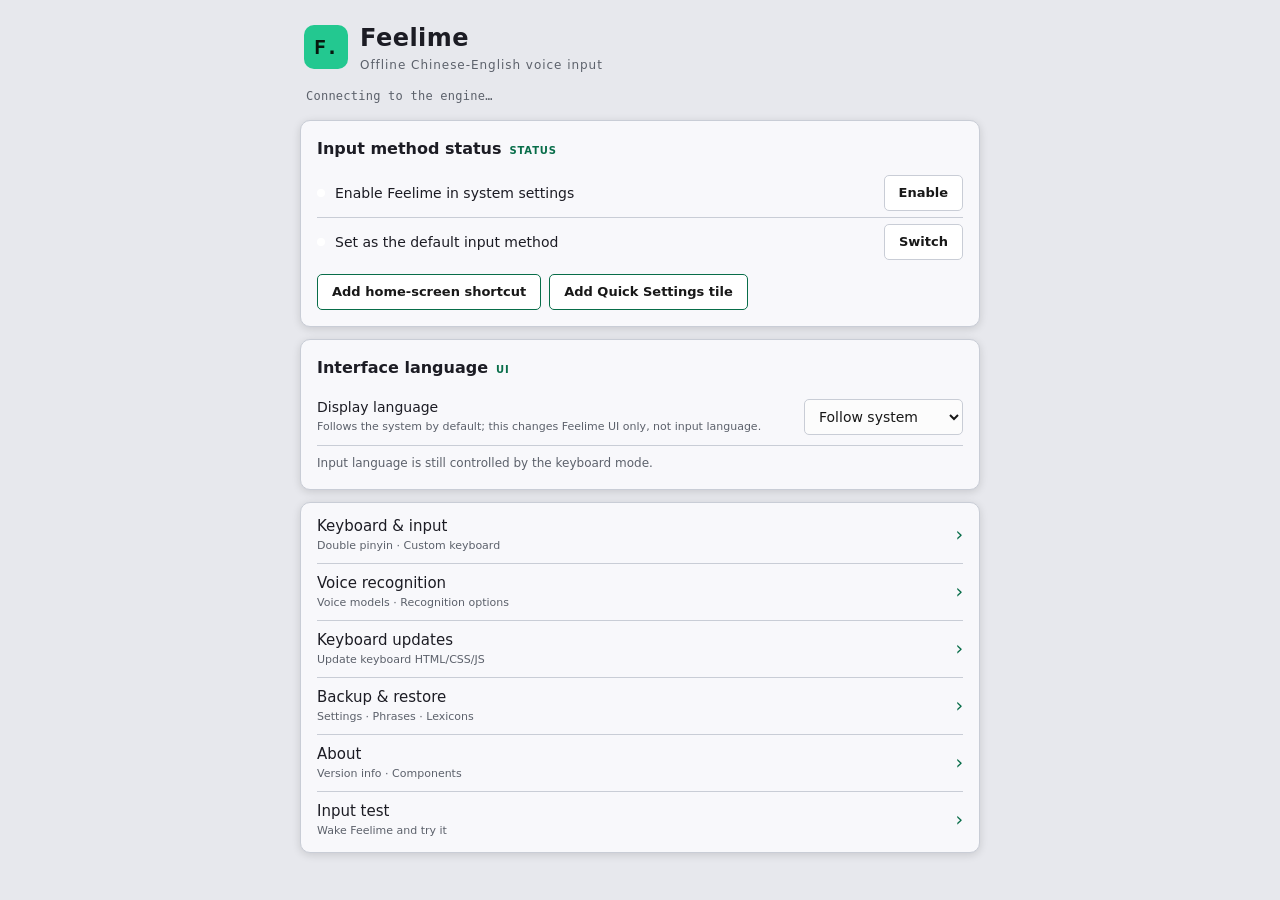
==== app/src/main/assets/settings/index.html @ 07acacf2 "底部留白按横竖屏独立 + oplus 手势导航竖屏兜底（issue #5） - 设置页底部留白拆成竖屏/横屏两档（bottom_pad_dp_portrait/_landscape），   旧单键保留" ====
<!doctype html>
<!-- Feelime full settings. The page is deliberately a thin, semantic shell:
     all user-facing copy is keyed and translated by settings.js so the same
     WebView can follow the device language without shipping another APK. -->
<html lang="zh-CN">
<head>
<meta charset="utf-8">
<meta name="viewport" content="width=device-width, initial-scale=1, viewport-fit=cover">
<title>Feelime 设置</title>
<link rel="stylesheet" href="settings.css">
</head>
<body>

<!-- Home: status, independent UI-language choice, and topic entries. -->
<div class="page" data-page="home">
  <header class="hero">
    <div class="hero-mark">
      <span class="hero-logo" aria-hidden="true">F.</span>
      <div class="hero-titles">
        <h1>Feelime</h1>
        <p class="hero-tag" data-i18n="hero.tag">离线中英混合语音输入法</p>
      </div>
    </div>
    <p class="hero-status" id="heroStatus" aria-live="polite">
      <span data-i18n="hero.connecting">连接引擎…</span>
    </p>
  </header>

  <main>
    <section class="card" id="sec-ime" aria-labelledby="imeTitle">
      <div class="section-heading">
        <h2 id="imeTitle" data-i18n="ime.title">输入法状态</h2>
        <span class="eyebrow" data-i18n="status.title">状态</span>
      </div>
      <div class="rows">
        <div class="row" id="imeEnabledRow">
          <span class="led" data-led aria-hidden="true"></span>
          <span class="row-label" data-i18n="ime.enabled">在系统中启用 Feelime</span>
          <button class="btn" id="btnEnableIme" type="button" data-i18n="ime.enableAction">去启用</button>
        </div>
        <div class="row" id="imeDefaultRow">
          <span class="led" data-led aria-hidden="true"></span>
          <span class="row-label" data-i18n="ime.default">设为默认输入法</span>
          <button class="btn" id="btnPickIme" type="button" data-i18n="ime.pickAction">去切换</button>
        </div>
      </div>
      <div class="actions ime-actions">
        <button class="btn local" id="btnAddShortcut" type="button" data-i18n="ime.addShortcut">添加桌面快捷方式</button>
        <button class="btn local" id="btnAddTile" type="button" data-i18n="ime.addTile">添加快捷设置磁贴</button>
      </div>
    </section>

    <section class="card" id="sec-language" aria-labelledby="languageTitle">
      <div class="section-heading">
        <h2 id="languageTitle" data-i18n="language.title">界面语言</h2>
        <span class="eyebrow" data-i18n="language.badge">界面</span>
      </div>
      <div class="row language-row">
        <span class="row-label">
          <span data-i18n="language.label">显示语言</span>
          <small data-i18n="language.hint">默认跟随系统；只影响 Feelime 界面，不改变输入语言。</small>
        </span>
        <select id="uiLanguage" class="select" aria-describedby="languageHint" data-i18n-aria="language.label" aria-label="显示语言">
          <option value="auto" data-i18n="language.auto">跟随系统</option>
          <option value="zh" data-i18n="language.zh">中文</option>
          <option value="en" data-i18n="language.en">English</option>
        </select>
      </div>
      <p id="languageHint" class="hint" data-i18n="language.note">输入语言仍由键盘模式决定。</p>
    </section>

    <nav class="card entries" id="entries" aria-label="设置分组" data-i18n-aria="nav.groups">
      <button class="entry" type="button" data-target="input">
        <span class="entry-label"><span data-i18n="entry.input.title">键盘与输入</span><small data-i18n="entry.input.subtitle">双拼 · 定制键盘</small></span>
        <span class="entry-chevron" aria-hidden="true">›</span>
      </button>
      <button class="entry" type="button" data-target="voice">
        <span class="entry-label"><span data-i18n="entry.voice.title">语音识别</span><small data-i18n="entry.voice.subtitle">语音模型 · 识别设置</small></span>
        <span class="entry-chevron" aria-hidden="true">›</span>
      </button>
      <button class="entry" type="button" data-target="update">
        <span class="entry-label"><span data-i18n="entry.update.title">键盘热更新</span><small data-i18n="entry.update.subtitle">键盘前端文件更新</small></span>
        <span class="entry-chevron" aria-hidden="true">›</span>
      </button>
      <button class="entry" type="button" data-target="backup">
        <span class="entry-label"><span data-i18n="entry.backup.title">备份与恢复</span><small data-i18n="entry.backup.subtitle">设置 · 常用语 · 词库</small></span>
        <span class="entry-chevron" aria-hidden="true">›</span>
      </button>
      <button class="entry" type="button" data-target="about">
        <span class="entry-label"><span data-i18n="entry.about.title">关于</span><small data-i18n="entry.about.subtitle">版本信息 · 组件说明</small></span>
        <span class="entry-chevron" aria-hidden="true">›</span>
      </button>
      <button class="entry" type="button" data-target="test">
        <span class="entry-label"><span data-i18n="entry.test.title">输入测试</span><small data-i18n="entry.test.subtitle">唤起键盘试一试</small></span>
        <span class="entry-chevron" aria-hidden="true">›</span>
      </button>
    </nav>
  </main>
</div>

<!-- Keyboard and input. -->
<div class="page" data-page="input" hidden>
  <header class="page-head">
    <button class="page-back" type="button" data-back data-i18n-aria="nav.back" aria-label="返回首页">‹</button>
    <h2 class="page-title" data-i18n="page.input">键盘与输入</h2>
  </header>
  <main>
    <section class="card" id="sec-fuzzy" aria-labelledby="fuzzyTitle">
      <div class="section-heading"><h2 id="fuzzyTitle" data-i18n="input.fuzzy.title">全拼模糊音</h2><span class="eyebrow" data-i18n="input.fuzzy.badge">输入</span></div>
      <label class="row switch-row" for="fuzzyBit1">
        <span class="row-label"><span data-i18n="input.fuzzy.g.ping">平翘舌</span><small data-i18n="input.fuzzy.g.ping.hint">z/zh、c/ch、s/sh：打 zang 也能出「张」，打 zhang 也能出「脏」。</small></span>
        <input type="checkbox" id="fuzzyBit1" class="toggle" data-fuzzy-bit="1">
      </label>
      <label class="row switch-row" for="fuzzyBit2">
        <span class="row-label"><span data-i18n="input.fuzzy.g.nl">声母 n/l</span><small data-i18n="input.fuzzy.g.nl.hint">打 nai 也能出「来」，打 lai 也能出「奶」。</small></span>
        <input type="checkbox" id="fuzzyBit2" class="toggle" data-fuzzy-bit="2">
      </label>
      <label class="row switch-row" for="fuzzyBit4">
        <span class="row-label"><span data-i18n="input.fuzzy.g.fh">声母 f/h</span><small data-i18n="input.fuzzy.g.fh.hint">打 fu 也能出「湖」，打 hu 也能出「父」。</small></span>
        <input type="checkbox" id="fuzzyBit4" class="toggle" data-fuzzy-bit="4">
      </label>
      <label class="row switch-row" for="fuzzyBit8">
        <span class="row-label"><span data-i18n="input.fuzzy.g.rl">声母 r/l</span><small data-i18n="input.fuzzy.g.rl.hint">打 re 也能出「乐」，打 le 也能出「热」。</small></span>
        <input type="checkbox" id="fuzzyBit8" class="toggle" data-fuzzy-bit="8">
      </label>
      <label class="row switch-row" for="fuzzyBit16">
        <span class="row-label"><span data-i18n="input.fuzzy.g.nasal">前后鼻音</span><small data-i18n="input.fuzzy.g.nasal.hint">an/ang、en/eng、in/ing：打 zang 也能出「张」，打 zhon 也能出「中」。</small></span>
        <input type="checkbox" id="fuzzyBit16" class="toggle" data-fuzzy-bit="16">
      </label>
    </section>

    <section class="card" id="sec-assoc" aria-labelledby="assocTitle">
      <div class="section-heading"><h2 id="assocTitle" data-i18n="input.assoc.title">中文联想</h2><span class="eyebrow" data-i18n="input.assoc.badge">输入</span></div>
      <label class="row switch-row" for="associationOn">
        <span class="row-label"><span data-i18n="input.assoc.enable">选词后联想下一个词</span><small data-i18n="input.assoc.hint">上屏后在候选条给出高频接续词，点击可连续联想；只在全拼/双拼生效。</small></span>
        <input type="checkbox" id="associationOn" class="toggle">
      </label>
    </section>

    <section class="card" id="sec-dp" aria-labelledby="dpTitle">
      <div class="section-heading"><h2 id="dpTitle" data-i18n="input.double.title">双拼方案</h2><span class="eyebrow" data-i18n="input.double.badge">输入</span></div>
      <div class="row language-row">
        <span class="row-label">
          <span data-i18n="input.double.scheme">方案</span>
          <small data-i18n="input.double.hint">键盘切到「双拼」模式后按所选方案出字。</small>
        </span>
        <select id="dpScheme" class="select" aria-label="双拼方案" data-i18n-aria="input.double.scheme">
          <option value="ziranma" data-i18n="input.double.ziranma">自然码</option>
          <option value="flypy" data-i18n="input.double.flypy">小鹤双拼</option>
          <option value="sogou" data-i18n="input.double.sogou">搜狗双拼</option>
        </select>
      </div>
      <p id="dpNote" class="hint block"></p>
      <div id="dpKeymap"></div>
    </section>

    <section class="card" id="sec-feel" aria-labelledby="feelTitle">
      <div class="section-heading"><h2 id="feelTitle" data-i18n="input.feel.title">键盘手感</h2><span class="eyebrow" data-i18n="input.feel.badge">微调</span></div>
      <div class="row language-row">
        <span class="row-label">
          <span data-i18n="input.feel.pad">底部留白</span>
          <small data-i18n="input.feel.padHint">键盘下方的空白高度，0 保持贴底（终端场景）。横竖屏分开保存，补偿全面屏手势条或 ColorOS 收起键等系统元素。</small>
        </span>
        <select id="bottomPadPortrait" class="select" aria-label="底部留白 · 竖屏" data-i18n-aria="input.feel.padPortrait">
          <option value="0">0 dp</option>
          <option value="12">12 dp</option>
          <option value="24">24 dp</option>
          <option value="36">36 dp</option>
          <option value="48">48 dp</option>
        </select>
        <select id="bottomPadLandscape" class="select" aria-label="底部留白 · 横屏" data-i18n-aria="input.feel.padLandscape">
          <option value="0">0 dp</option>
          <option value="12">12 dp</option>
          <option value="24">24 dp</option>
          <option value="36">36 dp</option>
          <option value="48">48 dp</option>
        </select>
      </div>
      <div class="row language-row">
        <span class="row-label">
          <span data-i18n="input.feel.hold">长按触发时长</span>
          <small data-i18n="input.feel.holdHint">长按弹出选字、锁定大写、打开模式菜单的等待时间。</small>
        </span>
        <select id="holdMs" class="select" aria-label="长按触发时长" data-i18n-aria="input.feel.hold">
          <option value="200">200 ms</option>
          <option value="300">300 ms</option>
          <option value="350">350 ms</option>
          <option value="450">450 ms</option>
          <option value="600">600 ms</option>
        </select>
      </div>
      <div class="row language-row">
        <span class="row-label">
          <span data-i18n="input.feel.candFont">候选字号</span>
          <small data-i18n="input.feel.candFontHint">候选词文字的大小，不改变键盘行高。</small>
        </span>
        <select id="candidateFont" class="select" aria-label="候选字号" data-i18n-aria="input.feel.candFont">
          <option value="0">100%</option>
          <option value="1">120%</option>
          <option value="2">135%</option>
        </select>
      </div>
      <div class="row language-row">
        <span class="row-label">
          <span data-i18n="input.feel.scrub">光标移动速度</span>
          <small data-i18n="input.feel.scrubHint">光标拖拽时每个刻度移动的距离。</small>
        </span>
        <select id="scrubSpeed" class="select" aria-label="光标移动速度" data-i18n-aria="input.feel.scrub">
          <option value="1">1x</option>
          <option value="2">2x</option>
          <option value="3">3x</option>
          <option value="4">4x</option>
          <option value="5">5x</option>
        </select>
      </div>
      <div class="row language-row">
        <span class="row-label">
          <span data-i18n="input.feel.snap">滑动选字范围</span>
          <small data-i18n="input.feel.snapHint">长按滑选时手指偏离多远取消选择：松=更远也有效，紧=更早取消。</small>
        </span>
        <select id="popupSnap" class="select" aria-label="滑动选字范围" data-i18n-aria="input.feel.snap">
          <option value="0" data-i18n="input.feel.snapLoose">松</option>
          <option value="1" data-i18n="input.feel.snapStandard">标准</option>
          <option value="2" data-i18n="input.feel.snapTight">紧</option>
        </select>
      </div>
      <p id="feelNote" class="hint block"></p>
    </section>

    <section class="card" id="sec-custom" aria-labelledby="customTitle">
      <div class="section-heading"><h2 id="customTitle" data-i18n="input.custom.title">定制键盘</h2><span class="eyebrow" data-i18n="input.custom.badge">高级</span></div>
      <div class="rows">
        <label class="row switch-row" for="customEnabled">
          <span class="row-label"><span data-i18n="input.custom.enabled">启用定制键盘</span><small id="customSummary">未定制</small></span>
          <input type="checkbox" id="customEnabled" class="toggle">
        </label>
      </div>
      <label class="field-label" for="customJson" data-i18n="input.custom.jsonLabel">定制 JSON（{"version":1,"rows":[[{"t":"键面","tap":"点击输出","note":"备注"}]]}）</label>
      <textarea id="customJson" rows="6" spellcheck="false" data-i18n-placeholder="input.custom.jsonPlaceholder" placeholder="粘贴定制 JSON"></textarea>
      <div class="actions">
        <button class="btn primary" id="btnSaveCustom" type="button" data-i18n="action.saveCustom">保存定制</button>
        <button class="btn" id="btnCustomTemplate" type="button" data-i18n="action.insertTemplate">插入模板</button>
        <span class="save-note" id="customNote" role="status" aria-live="polite"></span>
      </div>
      <p class="hint" data-i18n="input.custom.note">保存在本机，键盘下次载入时生效。</p>
    </section>
  </main>
</div>

<!-- Voice recognition and ASR options. -->
<div class="page" data-page="voice" hidden>
  <header class="page-head">
    <button class="page-back" type="button" data-back data-i18n-aria="nav.back" aria-label="返回首页">‹</button>
    <h2 class="page-title" data-i18n="page.voice">语音识别</h2>
  </header>
  <main>
    <section class="card" id="sec-voice" aria-labelledby="voiceTitle">
      <div class="section-heading"><h2 id="voiceTitle" data-i18n="voice.models.title">麦克风与语音模型</h2><span class="eyebrow" data-i18n="voice.models.badge">语音</span></div>
      <div class="rows">
        <div class="row" id="micRow">
          <span class="led" data-led aria-hidden="true"></span>
          <span class="row-label"><span data-i18n="voice.mic.permission">麦克风权限</span><small data-i18n="voice.mic.hint">语音输入必需，全程本地处理</small></span>
          <button class="btn" id="btnMic" type="button" data-i18n="voice.mic.action">去授权</button>
        </div>
      </div>
      <div class="rows">
        <label class="row" for="modelBackend">
          <span class="row-label"><span data-i18n="voice.backend.label">模型来源</span></span>
          <select id="modelBackend" class="select">
            <option value="auto" data-i18n="voice.backend.auto">安装包优先</option>
            <option value="remote" data-i18n="voice.backend.remote">使用下载模型</option>
          </select>
        </label>
      </div>
      <p class="hint" data-i18n="voice.backend.hint">切换后下次录音生效。选择下载模型会覆盖安装包中的模型，请先下载所需模型。</p>
      <div class="rows model-source-settings">
        <label class="row" for="modelDownloadSource">
          <span class="row-label"><span data-i18n="voice.downloadSource.label">模型下载源</span></span>
          <select id="modelDownloadSource" class="select">
            <option value="hf_mirror" data-i18n="voice.downloadSource.hfMirror">HF 镜像（默认）</option>
            <option value="official" data-i18n="voice.downloadSource.official">Hugging Face 官方</option>
            <option value="custom" data-i18n="voice.downloadSource.custom">自定义源</option>
          </select>
        </label>
        <label class="field-label" id="modelDownloadCustomLabel" for="modelDownloadCustom" data-i18n="voice.downloadSource.custom">自定义源</label>
        <input type="url" id="modelDownloadCustom" data-i18n-placeholder="voice.downloadSource.customPlaceholder" placeholder="例如：https://example.com/huggingface" autocomplete="off" hidden>
        <label class="field-label" id="modelDownloadArchiveLabel" for="modelDownloadArchive" data-i18n="voice.downloadSource.archive">流式模型压缩包地址</label>
        <input type="url" id="modelDownloadArchive" data-i18n-placeholder="voice.downloadSource.archivePlaceholder" placeholder="例如：https://example.com/model.tar.bz2" autocomplete="off" hidden>
        <div class="actions">
          <button class="btn" id="btnSaveModelSource" type="button" data-i18n="voice.downloadSource.save">保存下载源</button>
        </div>
      </div>
      <p class="hint" data-i18n="voice.downloadSource.hint">下载后会校验文件完整性；压缩包地址只用于流式模型的大文件，自定义源需同时填写仓库地址和对应的 tar.bz2 地址。</p>
      <div class="rows" id="modelRows"></div>
      <div class="consent" id="modelConsent" hidden role="dialog" aria-labelledby="modelConsentTitle" aria-describedby="modelConsentMessage">
        <div class="section-heading">
          <h3 id="modelConsentTitle" data-i18n="model.consent.title">确认下载流量</h3>
          <span class="eyebrow" data-i18n="model.consent.badge">流量提示</span>
        </div>
        <p class="hint block" id="modelConsentMessage"></p>
        <div class="actions">
          <button class="btn" id="modelConsentCancel" type="button" data-i18n="model.consent.cancel">取消</button>
          <button class="btn primary" id="modelConsentConfirm" type="button" data-i18n="model.consent.confirm">继续下载</button>
        </div>
      </div>
      <p class="save-note model-note" id="modelNote" role="status" aria-live="polite"></p>
      <p class="hint" data-i18n="voice.models.note">完整安装包已内置全部模型；精简安装包在此按需下载（断点续传，逐文件校验）。</p>
      <p class="hint" data-i18n="model.importFormat">仅支持与内置清单对应的官方模型 tar.bz2 或 zip 归档。</p>
    </section>

    <section class="card" id="sec-asr" aria-labelledby="asrTitle">
      <div class="section-heading"><h2 id="asrTitle" data-i18n="voice.asr.title">语音识别设置</h2><span class="eyebrow" data-i18n="voice.asr.badge">识别</span></div>
      <div class="rows">
        <label class="row switch-row" for="stripPeriod">
          <span class="row-label"><span data-i18n="voice.asr.stripPeriod">去掉句尾句号</span><small data-i18n="voice.asr.stripHint">问号、叹号保留；关闭后保留模型输出</small></span>
          <input type="checkbox" id="stripPeriod" class="toggle">
        </label>
      </div>
      <label class="field-label" for="hotwords" data-i18n="voice.asr.hotwordsLabel">热词（一行一个，可填中文或英文；识别优先考虑这些词）</label>
      <textarea id="hotwords" rows="4" data-i18n-placeholder="voice.asr.hotwordsPlaceholder" placeholder="例如：&#10;倪妮&#10;GPU"></textarea>
      <div class="actions">
        <button class="btn primary" id="btnSaveAsr" type="button" data-i18n="action.saveAsr">保存识别设置</button>
        <span class="save-note" id="asrNote" role="status" aria-live="polite"></span>
      </div>
    </section>
  </main>
</div>

<!-- Keyboard hot update. -->
<div class="page" data-page="update" hidden>
  <header class="page-head">
    <button class="page-back" type="button" data-back data-i18n-aria="nav.back" aria-label="返回首页">‹</button>
    <h2 class="page-title" data-i18n="page.update">键盘热更新</h2>
  </header>
  <main>
    <section class="card" id="sec-update" aria-labelledby="updateTitle">
      <div class="section-heading"><h2 id="updateTitle" data-i18n="update.title">键盘热更新</h2><span class="eyebrow" data-i18n="update.badge">更新</span></div>
      <p class="hint block" data-i18n="update.note">仅替换 HTML/CSS/JS，不涉及引擎、词典与语音模型。</p>
      <label class="field-label" for="updateSource" data-i18n="update.sourceLabel">更新源地址（metainfo.json）</label>
      <input type="url" id="updateSource" data-i18n-placeholder="update.sourcePlaceholder" placeholder="https://example.com/feelime/metainfo.json" autocomplete="off">
      <label class="row switch-row" for="autoUpdateCheck">
        <span class="row-label"><span data-i18n="update.autoCheck">启动时自动检查更新</span><small data-i18n="update.autoCheckHint">每天最多检查一次；清空更新源后自动检查停用</small></span>
        <input type="checkbox" id="autoUpdateCheck" class="toggle">
      </label>
      <label class="field-label" for="updateUrl" data-i18n="update.urlLabel">键盘包地址（联网下载）</label>
      <input type="url" id="updateUrl" data-i18n-placeholder="update.urlPlaceholder" placeholder="https://example.com/feelime-keyboard.zip" autocomplete="off">
      <div class="actions">
        <button class="btn primary" id="btnCheckUpdate" type="button" data-i18n="action.checkUpdate">检查更新</button>
        <button class="btn" id="btnInstallZip" type="button" data-i18n="action.install">联网下载安装</button>
        <button class="btn local" id="btnImportZip" type="button" data-i18n="action.importLocal">从本地 ZIP 导入</button>
        <button class="btn" id="btnRestore" type="button" data-i18n="action.restore">恢复内置</button>
      </div>
      <p class="hint" data-i18n="update.localHint">从本地 ZIP 导入不需要网络，仍会校验签名和兼容性。</p>
      <pre class="status-block" id="updateStatus" aria-live="polite"></pre>
      <p class="danger-note" id="updateDanger" hidden data-i18n="update.unsigned">⚠ 未签名键盘拥有 IME 权限（仅限调试构建）</p>
      <div class="consent" id="kbSigConsent" hidden role="dialog" aria-labelledby="kbSigConsentTitle" aria-describedby="kbSigConsentMessage">
        <div class="section-heading">
          <h3 id="kbSigConsentTitle" data-i18n="kbSig.title">键盘包签名不符</h3>
          <span class="eyebrow" data-i18n="kbSig.badge">安全提示</span>
        </div>
        <p class="hint block" id="kbSigConsentMessage" data-i18n="kbSig.message">这个键盘包的签名与官方发布密钥不一致（可能是自改包或第三方包）。仍要导入将以“已确认签名不符”的状态运行，重启后仍生效。</p>
        <div class="actions">
          <button class="btn" id="kbSigConsentCancel" type="button" data-i18n="kbSig.cancel">取消</button>
          <button class="btn primary" id="kbSigConsentConfirm" type="button" data-i18n="kbSig.confirm">仍要导入</button>
        </div>
      </div>
    </section>
  </main>
</div>

<!-- Userdata backup and restore. -->
<div class="page" data-page="backup" hidden>
  <header class="page-head">
    <button class="page-back" type="button" data-back data-i18n-aria="nav.back" aria-label="返回首页">‹</button>
    <h2 class="page-title" data-i18n="page.backup">备份与恢复</h2>
  </header>
  <main>
    <section class="card" id="sec-backup" aria-labelledby="backupTitle">
      <div class="section-heading"><h2 id="backupTitle" data-i18n="backup.title">备份与恢复</h2><span class="eyebrow" data-i18n="backup.badge">备份</span></div>
      <p class="hint block" data-i18n="backup.note">把设置、常用语、自定义键位与输入词库打包成一个 JSON 文件，方便换机或手工编辑。</p>
      <div class="actions">
        <button class="btn primary" id="btnExportBackup" type="button" data-i18n="backup.export">导出数据</button>
        <button class="btn" id="btnImportBackup" type="button" data-i18n="backup.import">导入数据</button>
      </div>
      <div class="consent" id="backupConsent" hidden role="dialog" aria-labelledby="backupConsentTitle" aria-describedby="backupConsentMessage">
        <div class="section-heading">
          <h3 id="backupConsentTitle" data-i18n="backup.consent.title">确认覆盖</h3>
          <span class="eyebrow" data-i18n="backup.consent.badge">覆盖提示</span>
        </div>
        <p class="hint block" id="backupConsentMessage" data-i18n="backup.consent.message">导入会覆盖当前的设置、常用语、自定义键位与词库，且无法撤销。确定继续吗？</p>
        <div class="actions">
          <button class="btn" id="backupConsentCancel" type="button" data-i18n="backup.consent.cancel">取消</button>
          <button class="btn primary" id="backupConsentConfirm" type="button" data-i18n="backup.consent.confirm">选择文件导入</button>
        </div>
      </div>
      <p class="save-note model-note" id="backupNote" role="status" aria-live="polite"></p>
    </section>
  </main>
</div>

<!-- About and component notices. -->
<div class="page" data-page="about" hidden>
  <header class="page-head">
    <button class="page-back" type="button" data-back data-i18n-aria="nav.back" aria-label="返回首页">‹</button>
    <h2 class="page-title" data-i18n="page.about">关于</h2>
  </header>
  <main>
    <section class="card" id="sec-about" aria-labelledby="aboutTitle">
      <div class="section-heading"><h2 id="aboutTitle" data-i18n="about.versionTitle">版本信息</h2><span class="eyebrow" data-i18n="about.badge">信息</span></div>
      <div class="rows" id="aboutRows"></div>
      <div class="actions">
        <button class="btn primary" id="btnCopyAbout" type="button" data-i18n="action.copyVersion">复制版本信息</button>
        <button class="btn" id="btnAppStore" type="button" hidden data-i18n="action.appStore">在 Google Play 查看应用</button>
        <span class="save-note" id="aboutNote" role="status" aria-live="polite"></span>
      </div>
      <p class="hint" data-i18n="about.copyHint">反馈问题时直接粘贴；复制内容标记为敏感，不会进入键盘剪贴板历史。</p>
      <p class="hint" data-i18n="about.offlineHint">全程离线：语音识别与文字候选都不联网。</p>
    </section>

    <section class="card" id="sec-notices" aria-labelledby="noticesTitle">
      <div class="section-heading"><h2 id="noticesTitle" data-i18n="about.noticesTitle">第三方许可与组件说明</h2><span class="eyebrow" data-i18n="about.legalBadge">许可</span></div>
      <details>
        <summary data-i18n="about.expandNotices">展开完整说明</summary>
        <pre class="notices" id="noticesText"></pre>
      </details>
    </section>
  </main>
</div>

<!-- Test field intentionally stays a real input so the IME is exercised. -->
<div class="page" data-page="test" hidden>
  <header class="page-head">
    <button class="page-back" type="button" data-back data-i18n-aria="nav.back" aria-label="返回首页">‹</button>
    <h2 class="page-title" data-i18n="page.test">输入测试</h2>
  </header>
  <main>
    <section class="card" id="sec-test" aria-labelledby="testTitle">
      <div class="section-heading"><h2 id="testTitle" data-i18n="test.title">试输入一段文字</h2><span class="eyebrow" data-i18n="test.badge">测试</span></div>
      <input type="text" id="testInput" data-i18n-placeholder="test.placeholder" data-i18n-aria="test.title" aria-label="试输入一段文字" placeholder="点这里唤起 Feelime 试一试" autocomplete="off">
      <p class="hint" data-i18n="test.note">输入内容只留在当前编辑框中。</p>
    </section>
  </main>
</div>

<script src="dp-data.js"></script>
<script src="settings.js"></script>
</body>
</html>
---- app/src/main/assets/settings/settings.css ----
/* Feelime settings tokens. Keep these values aligned with keyboard.css: the
 * settings WebView is another surface of the same IME, not a separate app. */
:root {
    color-scheme: dark;
    --bg: #202020;
    --key: #5f5f5f;
    --special: #414141;
    --pressed: #6e6e6e;
    --text: #e8e8e8;
    --muted: #c1c4cc;
    --accent: #23c890;
    --accent-ink: #07180e;
    --accent-text: #5cdeb0;
    --danger: #ff8a8a;
    --warning: #ffc477;
    --panel: #2a2a2a;
    --pill: #3d3d3d;
    --card-bg: #2b2b31;
    --card-text: #f0f1f4;
    --card-sub: #c1c4cc;
    --line: #484b55;
    --focus-ring: #8ce8c9;
    --mono: ui-monospace, "SF Mono", "Cascadia Mono", Menlo, Consolas, monospace;
}

html.theme-light {
    color-scheme: light;
    --bg: #e7e8ed;
    --key: #fcfcfc;
    --special: #c3c6ce;
    --pressed: #e1e4ea;
    --text: #181818;
    --muted: #5c616b;
    --accent: #23c890;
    --accent-ink: #07180e;
    --accent-text: #086d49;
    --danger: #b42318;
    --warning: #8a4b00;
    --panel: #f4f5f7;
    --pill: #ffffff;
    --card-bg: #f8f8fb;
    --card-text: #1c1c24;
    --card-sub: #5c616b;
    --line: #c9cdd6;
    --focus-ring: #08764f;
}

@media (prefers-color-scheme: light) {
    html:not(.theme-light):not(.theme-dark) {
        color-scheme: light;
        --bg: #e7e8ed;
        --key: #fcfcfc;
        --special: #c3c6ce;
        --pressed: #e1e4ea;
        --text: #181818;
        --muted: #5c616b;
        --accent: #23c890;
        --accent-ink: #07180e;
        --accent-text: #086d49;
        --danger: #b42318;
        --warning: #8a4b00;
        --panel: #f4f5f7;
        --pill: #ffffff;
        --card-bg: #f8f8fb;
        --card-text: #1c1c24;
        --card-sub: #5c616b;
        --line: #c9cdd6;
        --focus-ring: #08764f;
    }
}

* { box-sizing: border-box; }

html { min-height: 100%; background: var(--bg); }

body {
    min-height: 100dvh;
    margin: 0;
    padding: 0 16px calc(24px + env(safe-area-inset-bottom));
    background: var(--bg);
    color: var(--card-text);
    font: 15px/1.5 system-ui, "Noto Sans CJK SC", sans-serif;
    -webkit-font-smoothing: antialiased;
}

button, input, select, textarea { font: inherit; }
button, select, input[type="checkbox"] { -webkit-tap-highlight-color: transparent; }

button { cursor: pointer; }

button:focus-visible, select:focus-visible, input:focus-visible,
textarea:focus-visible, summary:focus-visible {
    outline: 2px solid var(--focus-ring);
    outline-offset: 2px;
}

/* --- hero ------------------------------------------------------------- */

.hero {
    max-width: 680px;
    margin: 0 auto;
    padding: calc(20px + env(safe-area-inset-top)) 4px 14px;
}

.hero-mark { display: flex; align-items: center; gap: 12px; }

.hero-logo {
    width: 44px;
    height: 44px;
    border-radius: 10px;
    background: var(--accent);
    color: var(--accent-ink);
    font: 700 20px/44px var(--mono);
    text-align: center;
}

.hero-titles h1 {
    margin: 0;
    font-size: 24px;
    letter-spacing: .02em;
}

.hero-tag {
    margin: 0;
    font-size: 12px;
    color: var(--card-sub);
    letter-spacing: .08em;
}

.hero-status {
    display: flex;
    align-items: center;
    gap: 7px;
    margin: 12px 2px 0;
    min-height: 20px;
    color: var(--muted);
    font: 12px var(--mono);
    letter-spacing: .02em;
}

.hero-status .ok { color: var(--accent-text); }
.hero-status .warn { color: var(--warning); }

/* --- pages ------------------------------------------------------------ */

.page { display: block; }
.page[hidden] { display: none; }

main { max-width: 680px; margin: 0 auto; }

.page-head {
    display: flex;
    align-items: center;
    gap: 10px;
    max-width: 680px;
    margin: 0 auto;
    padding: calc(14px + env(safe-area-inset-top)) 4px 10px;
}

.page-back {
    display: inline-grid;
    place-items: center;
    flex: 0 0 auto;
    width: 36px;
    height: 36px;
    border: 1px solid var(--line);
    border-radius: 5px;
    background: var(--panel);
    color: var(--text);
    font-size: 22px;
    line-height: 1;
    padding: 0 0 2px;
}

.page-back:hover { border-color: var(--accent-text); }
.page-back:active { background: var(--pressed); }

.page-title {
    margin: 0;
    font-size: 19px;
    font-weight: 650;
    letter-spacing: .01em;
}

/* --- cards / headings ------------------------------------------------- */

.card {
    margin: 0 0 12px;
    padding: 16px;
    border: 1px solid var(--line);
    border-radius: 10px;
    background: var(--card-bg);
    box-shadow: 0 2px 9px #0002;
    animation: rise .26s ease both;
}

.section-heading {
    display: flex;
    align-items: baseline;
    gap: 8px;
    margin-bottom: 8px;
}

h2 {
    margin: 0;
    font-size: 16px;
    font-weight: 650;
}

h3 { margin: 0; font-size: 14px; font-weight: 650; }

.eyebrow {
    color: var(--accent-text);
    font-size: 10px;
    font-weight: 700;
    letter-spacing: .08em;
    text-transform: uppercase;
}

@keyframes rise {
    from { transform: translateY(5px); }
    to { transform: none; }
}

@media (prefers-reduced-motion: reduce) {
    .card { animation: none; }
}

/* --- home entries ----------------------------------------------------- */

.entries { padding: 4px 16px; }

.entry {
    display: flex;
    align-items: center;
    gap: 10px;
    width: 100%;
    min-height: 52px;
    padding: 8px 0;
    border: none;
    border-bottom: 1px solid var(--line);
    background: transparent;
    color: var(--card-text);
    font: inherit;
    text-align: left;
}

.entry:last-child { border-bottom: none; }
.entry:hover .entry-label { color: var(--accent-text); }
.entry:active { background: var(--pressed); }

.entry-label {
    display: flex;
    flex: 1;
    flex-direction: column;
    gap: 1px;
    min-width: 0;
    font-size: 15px;
}

.entry-label small {
    color: var(--card-sub);
    font-size: 11px;
}

.entry-chevron {
    flex: 0 0 auto;
    color: var(--accent-text);
    font-size: 19px;
    line-height: 1;
}

/* --- rows / status ---------------------------------------------------- */

.rows { display: block; }

.row {
    display: flex;
    align-items: center;
    gap: 10px;
    min-height: 48px;
    padding: 6px 0;
    border-bottom: 1px solid var(--line);
}

.row:last-child { border-bottom: none; }

.row-label {
    display: flex;
    flex: 1;
    flex-direction: column;
    gap: 1px;
    min-width: 0;
    font-size: 14px;
}

.row-label small {
    color: var(--card-sub);
    font-size: 11px;
}

.language-row { min-height: 58px; }

.row-value {
    flex: 0 1 auto;
    max-width: 58%;
    color: var(--card-sub);
    font: 13px var(--mono);
    text-align: right;
    overflow-wrap: anywhere;
}

.led {
    flex: 0 0 8px;
    width: 8px;
    height: 8px;
    border-radius: 50%;
    background: var(--pill);
}

.led.ok { background: var(--accent); box-shadow: 0 0 6px var(--accent); }
.led.warn { background: var(--warning); }
.led.bad { background: var(--danger); }

/* --- controls --------------------------------------------------------- */

.btn {
    flex: 0 0 auto;
    min-height: 36px;
    padding: 7px 14px;
    border: 1px solid var(--line);
    border-radius: 5px;
    background: var(--pill);
    color: var(--text);
    font-size: 13px;
    font-weight: 550;
}

.btn:hover { border-color: var(--accent-text); }
.btn:active { background: var(--pressed); }

.btn.primary {
    border-color: var(--accent);
    background: var(--accent);
    color: var(--accent-ink);
    font-weight: 700;
}

.btn.primary:hover { background: #5cdeb0; }
.btn.primary:active { background: #18ad7c; }
.btn.local { border-color: var(--accent-text); }
.btn.small { min-height: 30px; padding: 3px 10px; font-size: 12px; }
.btn.link { border-color: transparent; background: transparent; color: var(--accent-text); }
.btn.link:active { background: var(--pressed); }

button:disabled, input:disabled, select:disabled, textarea:disabled {
    cursor: not-allowed;
    border-color: var(--line);
    background: var(--special);
    color: var(--muted);
}

input[type="url"], input[type="text"], textarea, .select {
    width: 100%;
    margin-top: 6px;
    padding: 10px 12px;
    border: 1px solid var(--line);
    border-radius: 5px;
    background: var(--key);
    color: var(--text);
    font-size: 14px;
    outline: none;
}

.select {
    flex: 0 0 auto;
    width: auto;
    min-width: 108px;
    margin-top: 0;
    padding: 8px 28px 8px 10px;
}

input::placeholder, textarea::placeholder { color: #dedede; }
html.theme-light input::placeholder, html.theme-light textarea::placeholder { color: #5c616b; }
@media (prefers-color-scheme: light) {
    html:not(.theme-dark) input::placeholder,
    html:not(.theme-dark) textarea::placeholder { color: #5c616b; }
}

input:focus, textarea:focus, .select:focus { border-color: var(--accent-text); }
input:active, textarea:active, .select:active { background: var(--pressed); }
textarea { resize: vertical; min-height: 96px; font-family: var(--mono); font-size: 12.5px; }

.field-label {
    display: block;
    margin-top: 12px;
    color: var(--card-sub);
    font-size: 12px;
    line-height: 1.45;
}

.toggle {
    appearance: none;
    flex: 0 0 46px;
    width: 46px;
    height: 26px;
    margin: 0;
    border: 1px solid var(--line);
    border-radius: 999px;
    background: var(--pill);
    position: relative;
    transition: background .15s ease, border-color .15s ease;
}

.toggle::after {
    content: "";
    position: absolute;
    top: 3px;
    left: 3px;
    width: 18px;
    height: 18px;
    border-radius: 50%;
    background: var(--text);
    transition: transform .15s ease;
}

.toggle:checked { border-color: var(--accent); background: var(--accent); }
.toggle:checked::after { background: var(--accent-ink); transform: translateX(20px); }
.toggle:active { background: var(--pressed); }
.toggle:checked:active { background: #18ad7c; }

.actions {
    display: flex;
    align-items: center;
    gap: 8px;
    margin-top: 12px;
    flex-wrap: wrap;
}

.ime-actions { margin-top: 8px; }

.save-note { color: var(--accent-text); font-size: 12px; }

.hint {
    margin: 8px 0 0;
    color: var(--card-sub);
    font-size: 12px;
    line-height: 1.55;
}

.hint.block { margin-top: 2px; }

.status-block {
    max-height: 180px;
    margin: 10px 0 0;
    padding: 10px 12px;
    border: 1px solid var(--line);
    border-radius: 5px;
    background: var(--key);
    color: var(--muted);
    font: 11.5px/1.6 var(--mono);
    white-space: pre-wrap;
    word-break: break-word;
    overflow-y: auto;
}

.danger-note { margin: 8px 0 0; color: var(--danger); font-size: 12px; }

.consent {
    margin: 10px 0 2px;
    padding: 12px;
    border: 1px solid var(--accent-text);
    border-radius: 5px;
    background: var(--panel);
}

.consent .section-heading { margin-bottom: 4px; }
.consent .actions { margin-top: 10px; }
.model-note { display: block; min-height: 18px; margin-top: 8px; }
.model-source-settings { margin-top: 10px; }
.model-source-settings .field-label { margin-top: 10px; }
.model-source-settings .actions { margin-top: 8px; }

/* --- model rows ------------------------------------------------------- */

.model { padding: 10px 0; border-bottom: 1px solid var(--line); }
.model:last-child { border-bottom: none; }
.model-head { display: flex; align-items: center; gap: 10px; }
.model-name { flex: 1; min-width: 0; font-size: 14px; }
.model-size { color: var(--card-sub); font: 11px var(--mono); white-space: pre-line; text-align: right; }
.model-status { margin: 3px 0 0 18px; color: var(--muted); font-size: 12px; }
.model-status.ok { color: var(--accent-text); }
.model-status.warn { color: var(--warning); }
.model-status.bad { color: var(--danger); }
.model-actions { display: flex; gap: 8px; margin: 8px 0 0 18px; flex-wrap: wrap; }

.progress {
    height: 4px;
    margin: 8px 0 0 18px;
    border-radius: 999px;
    background: var(--pill);
    overflow: hidden;
}

.progress > i {
    display: block;
    width: 0;
    height: 100%;
    background: var(--accent);
    transition: width .2s ease;
}

/* --- notices ---------------------------------------------------------- */

details summary {
    padding: 6px 0;
    color: var(--accent-text);
    cursor: pointer;
    font-size: 13px;
}

.notices {
    max-height: 260px;
    overflow-y: auto;
    color: var(--card-sub);
    font: 11px/1.6 var(--mono);
    white-space: pre-wrap;
}

@media (max-width: 380px) {
    body { padding-right: 12px; padding-left: 12px; }
    .card { padding: 14px; }
    .btn { padding-right: 11px; padding-left: 11px; }
    .row-label { font-size: 13px; }
}

/* Double-pinyin key map (dp-data.js -> renderDoublePinyin): key layout
 * like the keyboard, every row centered; two finals stack inside a key,
 * the double initials sit bottom-right. */
#dpKeymap .kmap-row { display: flex; justify-content: center; gap: 4px; margin: 4px 0; }
#dpKeymap .kmap-key {
    flex: none;
    width: 9.2%;
    background: var(--key);
    border-radius: 10px;
    padding: 6px 0;
    text-align: center;
    line-height: 1.3;
}
#dpKeymap .kmap-key b { display: block; font-size: 13px; font-weight: 600; color: var(--text); }
#dpKeymap .kmap-key span { display: block; font-size: 9px; color: var(--muted); white-space: nowrap; }
#dpKeymap .kmap-key i { font-style: normal; font-size: 9px; color: var(--accent-text); }
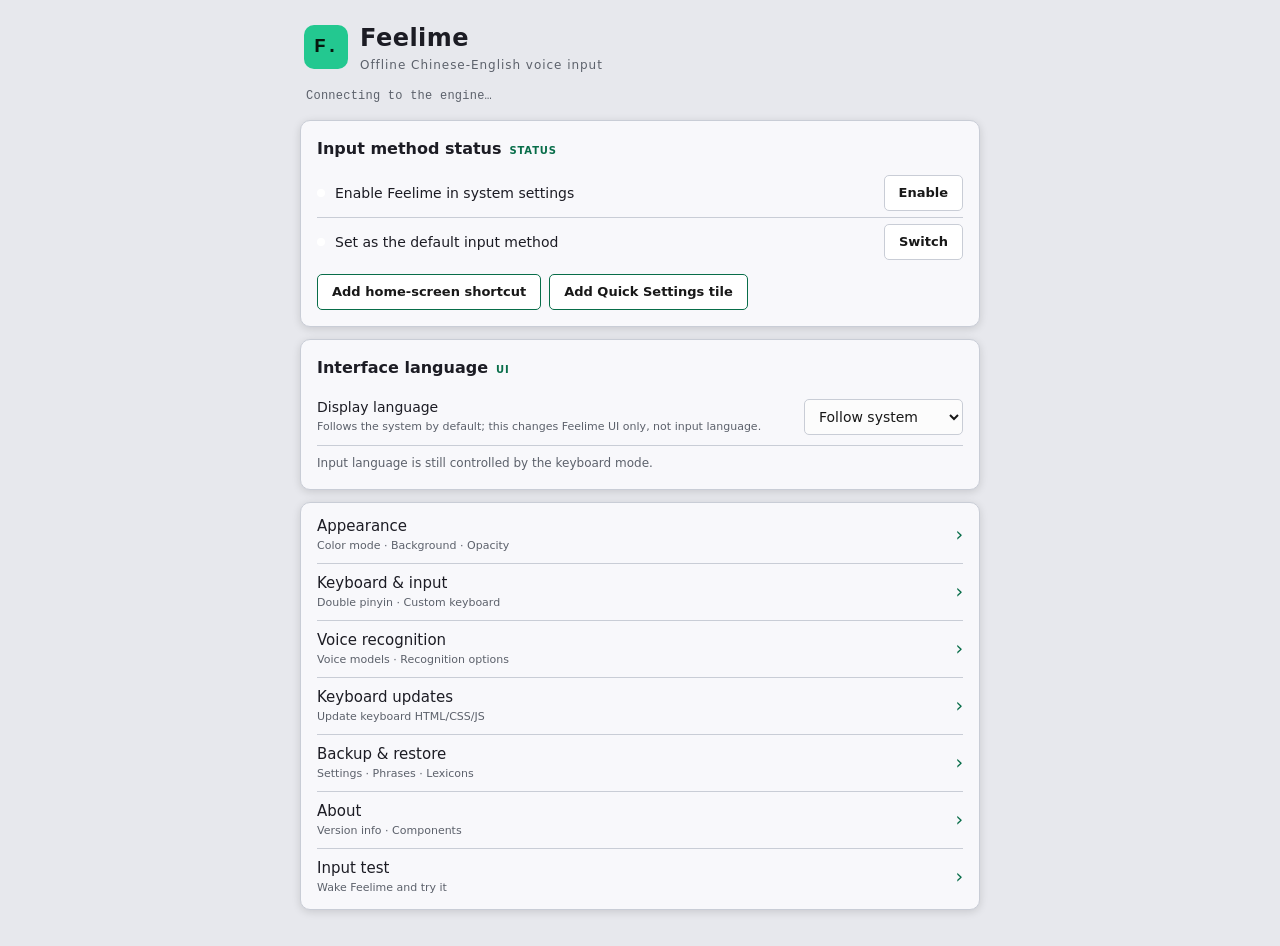
==== commit 5ba73188: "1.0.16：外观页真实键盘预览 + 高度滑块 + 主题壳化（真相源迁 native pref） 外观（issue #15 收尾）： - 外观二级页：色彩模式/亮暗背景图/键帽不透明度/键盘高度/底部" ====
--- a/app/src/main/assets/settings/index.html
+++ b/app/src/main/assets/settings/index.html
@@ -15,7 +15,7 @@
 <div class="page" data-page="home">
   <header class="hero">
     <div class="hero-mark">
-      <span class="hero-logo" aria-hidden="true">F.</span>
+      <span class="hero-logo" id="heroLogo" aria-hidden="true">F.</span>
       <div class="hero-titles">
         <h1>Feelime</h1>
         <p class="hero-tag" data-i18n="hero.tag">离线中英混合语音输入法</p>
@@ -70,6 +70,10 @@
     </section>
 
     <nav class="card entries" id="entries" aria-label="设置分组" data-i18n-aria="nav.groups">
+      <button class="entry" type="button" data-target="appearance">
+        <span class="entry-label"><span data-i18n="entry.appearance.title">外观</span><small data-i18n="entry.appearance.subtitle">色彩模式 · 背景图片 · 透明度</small></span>
+        <span class="entry-chevron" aria-hidden="true">›</span>
+      </button>
       <button class="entry" type="button" data-target="input">
         <span class="entry-label"><span data-i18n="entry.input.title">键盘与输入</span><small data-i18n="entry.input.subtitle">双拼 · 定制键盘</small></span>
         <span class="entry-chevron" aria-hidden="true">›</span>
@@ -99,6 +103,100 @@
 </div>
 
 <!-- Keyboard and input. -->
+<div class="page" data-page="appearance" hidden>
+  <header class="page-head">
+    <button class="page-back" type="button" data-back data-i18n-aria="nav.back" aria-label="返回首页">‹</button>
+    <h2 class="page-title" data-i18n="page.appearance">外观</h2>
+  </header>
+  <main>
+  <section class="card" aria-labelledby="appearanceTitle">
+    <div class="section-heading"><h2 id="appearanceTitle" data-i18n="input.appearance.title">外观</h2><span class="eyebrow" data-i18n="input.appearance.badge">主题</span></div>
+    <div class="row language-row">
+      <span class="row-label">
+        <span data-i18n="input.feel.themeMode">色彩模式</span>
+        <small data-i18n="input.feel.themeModeHint">跟随系统，或固定浅色/深色。</small>
+      </span>
+      <select id="themeMode" class="select" aria-label="色彩模式" data-i18n-aria="input.feel.themeMode">
+        <option value="auto" data-i18n="themeMode.auto">跟随系统</option>
+        <option value="light" data-i18n="themeMode.light">浅色</option>
+        <option value="dark" data-i18n="themeMode.dark">深色</option>
+      </select>
+    </div>
+    <div class="row language-row">
+      <span class="row-label">
+        <span data-i18n="input.feel.bgImageLight">亮色背景</span>
+        <small data-i18n="input.feel.bgImageHint">铺满整个键盘区域（工具条到底部留白），压缩到 720px 宽存储，只在本机生效。</small>
+      </span>
+      <select id="bgImageLight" class="select" aria-label="亮色背景" data-i18n-aria="input.feel.bgImageLight">
+        <option value="none" data-i18n="无">无</option>
+        <option value="builtin" data-i18n="内置">内置</option>
+        <option value="pick" data-i18n="选择图片">选择图片…</option>
+      </select>
+    </div>
+    <div class="row language-row">
+      <span class="row-label">
+        <span data-i18n="input.feel.bgImageDark">暗色背景</span>
+        <small data-i18n="input.feel.bgImageHintDark">亮暗切换时各自使用对应组的图片。</small>
+      </span>
+      <select id="bgImageDark" class="select" aria-label="暗色背景" data-i18n-aria="input.feel.bgImageDark">
+        <option value="none" data-i18n="无">无</option>
+        <option value="builtin" data-i18n="内置">内置</option>
+        <option value="pick" data-i18n="选择图片">选择图片…</option>
+      </select>
+    </div>
+    <div class="row language-row">
+      <span class="row-label">
+        <span data-i18n="input.feel.keyOpacity">按键不透明度</span>
+        <small data-i18n="input.feel.keyOpacityHint">键帽在背景图上的透明程度，文字始终实色。</small>
+      </span>
+      <input type="range" id="keyOpacity" class="slider" min="5" max="100" step="5" aria-label="按键不透明度" data-i18n-aria="input.feel.keyOpacity">
+    </div>
+    <div class="row language-row">
+      <span class="row-label">
+        <span data-i18n="input.feel.kbHeight">键盘高度</span>
+        <small data-i18n="input.feel.kbHeightHint">竖屏键盘的高度；键盘上拖拽调节与此处等效。</small>
+      </span>
+      <span class="slider-with-action">
+        <input type="range" id="kbHeight" class="slider" aria-label="键盘高度" data-i18n-aria="input.feel.kbHeight">
+        <button type="button" id="kbHeightReset" class="ghost-btn" data-i18n="input.feel.kbHeightReset">恢复默认</button>
+      </span>
+    </div>
+    <div class="row language-row">
+      <span class="row-label">
+        <span data-i18n="input.feel.padPortrait">底部留白 · 竖屏</span>
+        <small data-i18n="input.feel.padHint">键盘下方的空白高度，0 保持贴底（终端场景），补偿全面屏手势条或系统元素。</small>
+      </span>
+      <select id="bottomPadPortrait" class="select" aria-label="底部留白 · 竖屏" data-i18n-aria="input.feel.padPortrait">
+        <option value="0">0 dp</option>
+        <option value="12">12 dp</option>
+        <option value="24">24 dp</option>
+        <option value="36">36 dp</option>
+        <option value="48">48 dp</option>
+      </select>
+    </div>
+    <div class="row language-row">
+      <span class="row-label">
+        <span data-i18n="input.feel.padLandscape">底部留白 · 横屏</span>
+        <small data-i18n="input.feel.padLandscapeHint">横屏单独保存，互不影响。</small>
+      </span>
+      <select id="bottomPadLandscape" class="select" aria-label="底部留白 · 横屏" data-i18n-aria="input.feel.padLandscape">
+        <option value="0">0 dp</option>
+        <option value="12">12 dp</option>
+        <option value="24">24 dp</option>
+        <option value="36">36 dp</option>
+        <option value="48">48 dp</option>
+      </select>
+    </div>
+    <div class="row block" id="kbPreviewRow">
+      <span class="row-label">
+        <span data-i18n="input.appearance.preview">预览</span>
+        <small data-i18n="input.appearance.previewHint">进入本页时，真实键盘会在屏幕底部弹出（本页自动让位），上面的设置实时生效，直接在这里打字试。</small>
+      </span>
+      <input type="text" id="previewEditor" class="text-input" data-i18n-placeholder="input.appearance.previewPlaceholder" placeholder="直接在这里打字试试" autocomplete="off">
+    </div>
+  </section>
+  </main>
+</div>
 <div class="page" data-page="input" hidden>
   <header class="page-head">
     <button class="page-back" type="button" data-back data-i18n-aria="nav.back" aria-label="返回首页">‹</button>
@@ -156,26 +254,6 @@
 
     <section class="card" id="sec-feel" aria-labelledby="feelTitle">
       <div class="section-heading"><h2 id="feelTitle" data-i18n="input.feel.title">键盘手感</h2><span class="eyebrow" data-i18n="input.feel.badge">微调</span></div>
-      <div class="row language-row">
-        <span class="row-label">
-          <span data-i18n="input.feel.pad">底部留白</span>
-          <small data-i18n="input.feel.padHint">键盘下方的空白高度，0 保持贴底（终端场景）。横竖屏分开保存，补偿全面屏手势条或 ColorOS 收起键等系统元素。</small>
-        </span>
-        <select id="bottomPadPortrait" class="select" aria-label="底部留白 · 竖屏" data-i18n-aria="input.feel.padPortrait">
-          <option value="0">0 dp</option>
-          <option value="12">12 dp</option>
-          <option value="24">24 dp</option>
-          <option value="36">36 dp</option>
-          <option value="48">48 dp</option>
-        </select>
-        <select id="bottomPadLandscape" class="select" aria-label="底部留白 · 横屏" data-i18n-aria="input.feel.padLandscape">
-          <option value="0">0 dp</option>
-          <option value="12">12 dp</option>
-          <option value="24">24 dp</option>
-          <option value="36">36 dp</option>
-          <option value="48">48 dp</option>
-        </select>
-      </div>
       <div class="row language-row">
         <span class="row-label">
           <span data-i18n="input.feel.hold">长按触发时长</span>
@@ -202,6 +280,43 @@
       </div>
       <div class="row language-row">
         <span class="row-label">
+          <span data-i18n="input.feel.preeditFont">拼音字号</span>
+          <small data-i18n="input.feel.preeditFontHint">打字时拼音字母的大小；特大档会占一行更多高度。</small>
+        </span>
+        <select id="preeditFont" class="select" aria-label="拼音字号" data-i18n-aria="input.feel.preeditFont">
+          <option value="0">100%</option>
+          <option value="1">120%</option>
+          <option value="2">135%</option>
+        </select>
+      </div>
+      <label class="row switch-row" for="preeditBold">
+        <span class="row-label"><span data-i18n="input.feel.preeditBold">拼音加粗</span><small data-i18n="input.feel.preeditBoldHint">打字时的拼音字母用粗体显示，默认关。</small></span>
+        <input type="checkbox" id="preeditBold" class="toggle">
+      </label>
+      <div class="row language-row">
+        <span class="row-label">
+          <span data-i18n="input.feel.oneHand">单手模式</span>
+          <small data-i18n="input.feel.oneHandHint">键盘贴左或贴右，空出的侧边条放光标与编辑操作。</small>
+        </span>
+        <select id="oneHand" class="select" aria-label="单手模式" data-i18n-aria="input.feel.oneHand">
+          <option value="0" data-i18n="关">关</option>
+          <option value="1" data-i18n="左手">左手</option>
+          <option value="2" data-i18n="右手">右手</option>
+        </select>
+      </div>
+      <div class="row language-row">
+        <span class="row-label">
+          <span data-i18n="input.feel.sideContent">侧边条内容</span>
+          <small data-i18n="input.feel.sideContentHint">单手模式下空出区域的内容。</small>
+        </span>
+        <select id="sideContent" class="select" aria-label="侧边条内容" data-i18n-aria="input.feel.sideContent">
+          <option value="0" data-i18n="光标控制">光标控制</option>
+          <option value="1" data-i18n="空白">空白</option>
+        </select>
+      </div>
+
+      <div class="row language-row">
+        <span class="row-label">
           <span data-i18n="input.feel.scrub">光标移动速度</span>
           <small data-i18n="input.feel.scrubHint">光标拖拽时每个刻度移动的距离。</small>
         </span>
@@ -224,6 +339,14 @@
           <option value="2" data-i18n="input.feel.snapTight">紧</option>
         </select>
       </div>
+      <label class="row switch-row" for="keySound">
+        <span class="row-label"><span data-i18n="input.feel.keySound">按键声音</span><small data-i18n="input.feel.keySoundHint">按键时轻响一声，跟随系统音量，静音时不响。</small></span>
+        <input type="checkbox" id="keySound" class="toggle">
+      </label>
+      <label class="row switch-row" for="keyHaptic">
+        <span class="row-label"><span data-i18n="input.feel.keyHaptic">按键振动</span><small data-i18n="input.feel.keyHapticHint">按键时轻短振动一下，强度跟随机型；系统触感总开关关闭时不震。</small></span>
+        <input type="checkbox" id="keyHaptic" class="toggle">
+      </label>
       <p id="feelNote" class="hint block"></p>
     </section>
 
@@ -417,6 +540,18 @@
       <p class="hint" data-i18n="about.offlineHint">全程离线：语音识别与文字候选都不联网。</p>
     </section>
 
+    <section class="card" id="sec-diagnostics" aria-labelledby="diagTitle">
+      <div class="section-heading"><h2 id="diagTitle" data-i18n="diag.title">诊断记录</h2><span class="eyebrow" data-i18n="diag.badge">调试</span></div>
+      <label class="row switch-row" for="diagnosticsOn">
+        <span class="row-label"><span data-i18n="diag.toggle">记录引擎诊断事件</span><small data-i18n="diag.toggleHint">复现「按键字母直接上屏」这类故障前打开。只记录引擎与编辑器事件（包名、inputType、降级原因），不含任何输入内容。</small></span>
+        <input type="checkbox" id="diagnosticsOn" class="toggle">
+      </label>
+      <div class="actions">
+        <button class="btn" id="btnCopyDiagnostics" type="button" data-i18n="diag.copy">复制诊断信息</button>
+        <span class="save-note" id="diagNote" role="status" aria-live="polite"></span>
+      </div>
+    </section>
+
     <section class="card" id="sec-notices" aria-labelledby="noticesTitle">
       <div class="section-heading"><h2 id="noticesTitle" data-i18n="about.noticesTitle">第三方许可与组件说明</h2><span class="eyebrow" data-i18n="about.legalBadge">许可</span></div>
       <details>
--- a/app/src/main/assets/settings/settings.css
+++ b/app/src/main/assets/settings/settings.css
@@ -113,6 +113,12 @@
     font: 700 20px/44px var(--mono);
     text-align: center;
 }
+.hero-logo img {
+    width: 100%;
+    height: 100%;
+    display: block;
+    border-radius: 10px;
+}
 
 .hero-titles h1 {
     margin: 0;
@@ -550,3 +556,34 @@
 #dpKeymap .kmap-key b { display: block; font-size: 13px; font-weight: 600; color: var(--text); }
 #dpKeymap .kmap-key span { display: block; font-size: 9px; color: var(--muted); white-space: nowrap; }
 #dpKeymap .kmap-key i { font-style: normal; font-size: 9px; color: var(--accent-text); }
+
+
+/* 外观页滑块（按键不透明度 / 键盘高度）。 */
+.slider { flex: none; width: 150px; accent-color: var(--accent, #18ad7c); }
+.slider-with-action { display: flex; align-items: center; gap: 8px; flex: none; }
+.slider-with-action .slider { width: 120px; }
+.ghost-btn {
+    border: 1px solid var(--line, #d8d8d8);
+    background: transparent;
+    color: inherit;
+    border-radius: 8px;
+    padding: 4px 10px;
+    font-size: 12px;
+    cursor: pointer;
+}
+
+/* 外观页演示输入框：进入本页时桥接层让 IME 弹出真实键盘，本页窗口
+   被 adjustResize 压缩到键盘上方，设置调整实时反映在真键盘上。
+   预览行纵排（label 在上、输入框在下），别在 flex 行里被挤成竖条。 */
+#kbPreviewRow { display: block; }
+#previewEditor {
+    width: 100%;
+    margin-top: 10px;
+    padding: 10px 12px;
+    border: 1px solid var(--line, #d8d8d8);
+    border-radius: 10px;
+    background: transparent;
+    color: inherit;
+    font-size: 14px;
+    box-sizing: border-box;
+}
